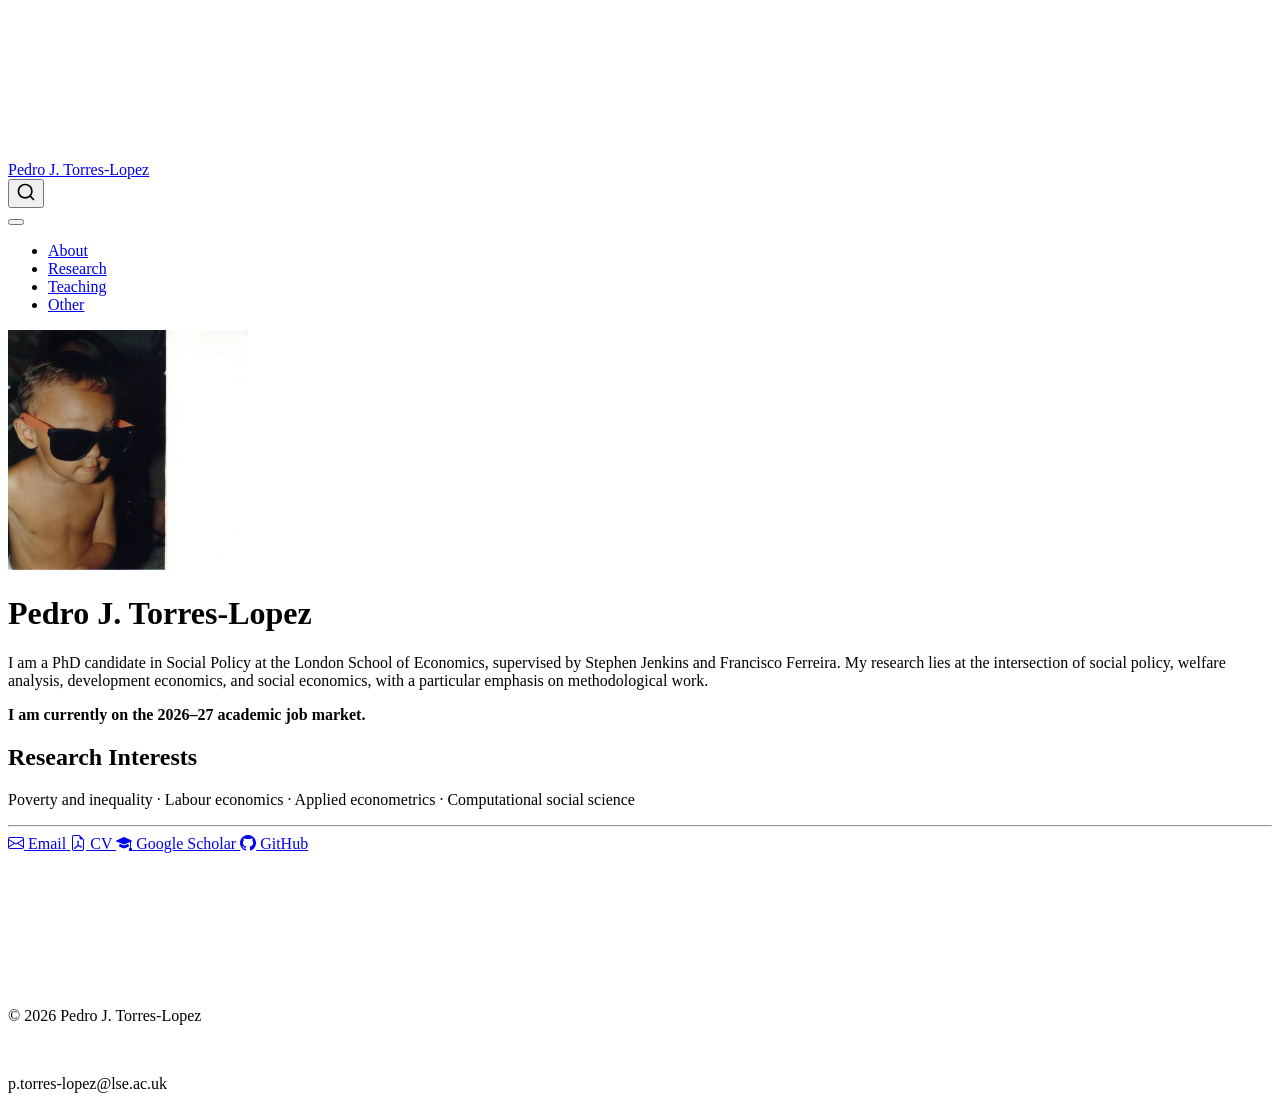
==== docs/index.html @ 92eb9120 "Add files via upload" ====
<!DOCTYPE html>
<html xmlns="http://www.w3.org/1999/xhtml" lang="en" xml:lang="en"><head>

<meta charset="utf-8">
<meta name="generator" content="quarto-1.6.40">

<meta name="viewport" content="width=device-width, initial-scale=1.0, user-scalable=yes">


<title>Pedro J. Torres-Lopez</title>
<style>
code{white-space: pre-wrap;}
span.smallcaps{font-variant: small-caps;}
div.columns{display: flex; gap: min(4vw, 1.5em);}
div.column{flex: auto; overflow-x: auto;}
div.hanging-indent{margin-left: 1.5em; text-indent: -1.5em;}
ul.task-list{list-style: none;}
ul.task-list li input[type="checkbox"] {
  width: 0.8em;
  margin: 0 0.8em 0.2em -1em; /* quarto-specific, see https://github.com/quarto-dev/quarto-cli/issues/4556 */ 
  vertical-align: middle;
}
</style>


<script src="site_libs/quarto-nav/quarto-nav.js"></script>
<script src="site_libs/quarto-nav/headroom.min.js"></script>
<script src="site_libs/clipboard/clipboard.min.js"></script>
<script src="site_libs/quarto-search/autocomplete.umd.js"></script>
<script src="site_libs/quarto-search/fuse.min.js"></script>
<script src="site_libs/quarto-search/quarto-search.js"></script>
<meta name="quarto:offset" content="./">
<script src="site_libs/quarto-html/quarto.js"></script>
<script src="site_libs/quarto-html/popper.min.js"></script>
<script src="site_libs/quarto-html/tippy.umd.min.js"></script>
<link href="site_libs/quarto-html/tippy.css" rel="stylesheet">
<link href="site_libs/quarto-html/quarto-syntax-highlighting-549806ee2085284f45b00abea8c6df48.css" rel="stylesheet" id="quarto-text-highlighting-styles">
<script src="site_libs/bootstrap/bootstrap.min.js"></script>
<link href="site_libs/bootstrap/bootstrap-icons.css" rel="stylesheet">
<link href="site_libs/bootstrap/bootstrap-ddd961a2510921635943dfbbd19534c4.min.css" rel="stylesheet" append-hash="true" id="quarto-bootstrap" data-mode="light">
<script id="quarto-search-options" type="application/json">{
  "location": "navbar",
  "copy-button": false,
  "collapse-after": 3,
  "panel-placement": "end",
  "type": "overlay",
  "limit": 50,
  "keyboard-shortcut": [
    "f",
    "/",
    "s"
  ],
  "show-item-context": false,
  "language": {
    "search-no-results-text": "No results",
    "search-matching-documents-text": "matching documents",
    "search-copy-link-title": "Copy link to search",
    "search-hide-matches-text": "Hide additional matches",
    "search-more-match-text": "more match in this document",
    "search-more-matches-text": "more matches in this document",
    "search-clear-button-title": "Clear",
    "search-text-placeholder": "",
    "search-detached-cancel-button-title": "Cancel",
    "search-submit-button-title": "Submit",
    "search-label": "Search"
  }
}</script>


<link rel="stylesheet" href="styles.css">
</head>

<body class="nav-fixed fullcontent">

<div id="quarto-search-results"></div>
  <header id="quarto-header" class="headroom fixed-top">
    <nav class="navbar navbar-expand-lg " data-bs-theme="dark">
      <div class="navbar-container container-fluid">
      <div class="navbar-brand-container mx-auto">
    <a class="navbar-brand" href="./index.html">
    <span class="navbar-title">Pedro J. Torres-Lopez</span>
    </a>
  </div>
            <div id="quarto-search" class="" title="Search"></div>
          <button class="navbar-toggler" type="button" data-bs-toggle="collapse" data-bs-target="#navbarCollapse" aria-controls="navbarCollapse" role="menu" aria-expanded="false" aria-label="Toggle navigation" onclick="if (window.quartoToggleHeadroom) { window.quartoToggleHeadroom(); }">
  <span class="navbar-toggler-icon"></span>
</button>
          <div class="collapse navbar-collapse" id="navbarCollapse">
            <ul class="navbar-nav navbar-nav-scroll me-auto">
  <li class="nav-item">
    <a class="nav-link active" href="./index.html" aria-current="page"> 
<span class="menu-text">About</span></a>
  </li>  
  <li class="nav-item">
    <a class="nav-link" href="./research.html"> 
<span class="menu-text">Research</span></a>
  </li>  
  <li class="nav-item">
    <a class="nav-link" href="./teaching.html"> 
<span class="menu-text">Teaching</span></a>
  </li>  
  <li class="nav-item">
    <a class="nav-link" href="./other.html"> 
<span class="menu-text">Other</span></a>
  </li>  
</ul>
          </div> <!-- /navcollapse -->
            <div class="quarto-navbar-tools">
</div>
      </div> <!-- /container-fluid -->
    </nav>
</header>
<!-- content -->
<div id="quarto-content" class="quarto-container page-columns page-rows-contents page-layout-article page-navbar">
<!-- sidebar -->
<!-- margin-sidebar -->
    
<!-- main -->
<div class="quarto-about-jolla">
  <img src="files/photo.jpg" class="about-image
  rectangle " style="width: 15em;">
 <header id="title-block-header" class="quarto-title-block default">
<div class="quarto-title">
<h1 class="title">Pedro J. Torres-Lopez</h1>
</div>
<div class="quarto-title-meta">
  </div>
</header><main class="content" id="quarto-document-content">
<p>I am a PhD candidate in Social Policy at the London School of Economics, supervised by Stephen Jenkins and Francisco Ferreira. My research lies at the intersection of social policy, welfare analysis, development economics, and social economics, with a particular emphasis on methodological work.</p>
<p><strong>I am currently on the 2026–27 academic job market.</strong></p>
<section id="research-interests" class="level2">
<h2 data-anchor-id="research-interests">Research Interests</h2>
<p>Poverty and inequality · Labour economics · Applied econometrics · Computational social science</p>


</section>
</main> 
  <hr class="about-sep">
   <div class="about-links">
  <a href="mailto:p.torres-lopez@lse.ac.uk" class="about-link" rel="" target="">
    <i class="bi bi-envelope"></i>
     <span class="about-link-text">Email</span>
  </a>
  <a href="/files/cv.pdf" class="about-link" rel="" target="">
    <i class="bi bi-file-earmark-pdf"></i>
     <span class="about-link-text">CV</span>
  </a>
  <a href="https://scholar.google.co.uk/citations?user=-RVGX1AAAAAJ&amp;hl=en" class="about-link" rel="" target="">
    <i class="bi bi-mortarboard-fill"></i>
     <span class="about-link-text">Google Scholar</span>
  </a>
  <a href="https://github.com/PedroToL" class="about-link" rel="" target="">
    <i class="bi bi-github"></i>
     <span class="about-link-text">GitHub</span>
  </a>
</div>
</div>
 <!-- /main -->
<script id="quarto-html-after-body" type="application/javascript">
window.document.addEventListener("DOMContentLoaded", function (event) {
  const toggleBodyColorMode = (bsSheetEl) => {
    const mode = bsSheetEl.getAttribute("data-mode");
    const bodyEl = window.document.querySelector("body");
    if (mode === "dark") {
      bodyEl.classList.add("quarto-dark");
      bodyEl.classList.remove("quarto-light");
    } else {
      bodyEl.classList.add("quarto-light");
      bodyEl.classList.remove("quarto-dark");
    }
  }
  const toggleBodyColorPrimary = () => {
    const bsSheetEl = window.document.querySelector("link#quarto-bootstrap");
    if (bsSheetEl) {
      toggleBodyColorMode(bsSheetEl);
    }
  }
  toggleBodyColorPrimary();  
  const isCodeAnnotation = (el) => {
    for (const clz of el.classList) {
      if (clz.startsWith('code-annotation-')) {                     
        return true;
      }
    }
    return false;
  }
  const onCopySuccess = function(e) {
    // button target
    const button = e.trigger;
    // don't keep focus
    button.blur();
    // flash "checked"
    button.classList.add('code-copy-button-checked');
    var currentTitle = button.getAttribute("title");
    button.setAttribute("title", "Copied!");
    let tooltip;
    if (window.bootstrap) {
      button.setAttribute("data-bs-toggle", "tooltip");
      button.setAttribute("data-bs-placement", "left");
      button.setAttribute("data-bs-title", "Copied!");
      tooltip = new bootstrap.Tooltip(button, 
        { trigger: "manual", 
          customClass: "code-copy-button-tooltip",
          offset: [0, -8]});
      tooltip.show();    
    }
    setTimeout(function() {
      if (tooltip) {
        tooltip.hide();
        button.removeAttribute("data-bs-title");
        button.removeAttribute("data-bs-toggle");
        button.removeAttribute("data-bs-placement");
      }
      button.setAttribute("title", currentTitle);
      button.classList.remove('code-copy-button-checked');
    }, 1000);
    // clear code selection
    e.clearSelection();
  }
  const getTextToCopy = function(trigger) {
      const codeEl = trigger.previousElementSibling.cloneNode(true);
      for (const childEl of codeEl.children) {
        if (isCodeAnnotation(childEl)) {
          childEl.remove();
        }
      }
      return codeEl.innerText;
  }
  const clipboard = new window.ClipboardJS('.code-copy-button:not([data-in-quarto-modal])', {
    text: getTextToCopy
  });
  clipboard.on('success', onCopySuccess);
  if (window.document.getElementById('quarto-embedded-source-code-modal')) {
    const clipboardModal = new window.ClipboardJS('.code-copy-button[data-in-quarto-modal]', {
      text: getTextToCopy,
      container: window.document.getElementById('quarto-embedded-source-code-modal')
    });
    clipboardModal.on('success', onCopySuccess);
  }
    var localhostRegex = new RegExp(/^(?:http|https):\/\/localhost\:?[0-9]*\//);
    var mailtoRegex = new RegExp(/^mailto:/);
      var filterRegex = new RegExp('/' + window.location.host + '/');
    var isInternal = (href) => {
        return filterRegex.test(href) || localhostRegex.test(href) || mailtoRegex.test(href);
    }
    // Inspect non-navigation links and adorn them if external
 	var links = window.document.querySelectorAll('a[href]:not(.nav-link):not(.navbar-brand):not(.toc-action):not(.sidebar-link):not(.sidebar-item-toggle):not(.pagination-link):not(.no-external):not([aria-hidden]):not(.dropdown-item):not(.quarto-navigation-tool):not(.about-link)');
    for (var i=0; i<links.length; i++) {
      const link = links[i];
      if (!isInternal(link.href)) {
        // undo the damage that might have been done by quarto-nav.js in the case of
        // links that we want to consider external
        if (link.dataset.originalHref !== undefined) {
          link.href = link.dataset.originalHref;
        }
      }
    }
  function tippyHover(el, contentFn, onTriggerFn, onUntriggerFn) {
    const config = {
      allowHTML: true,
      maxWidth: 500,
      delay: 100,
      arrow: false,
      appendTo: function(el) {
          return el.parentElement;
      },
      interactive: true,
      interactiveBorder: 10,
      theme: 'quarto',
      placement: 'bottom-start',
    };
    if (contentFn) {
      config.content = contentFn;
    }
    if (onTriggerFn) {
      config.onTrigger = onTriggerFn;
    }
    if (onUntriggerFn) {
      config.onUntrigger = onUntriggerFn;
    }
    window.tippy(el, config); 
  }
  const noterefs = window.document.querySelectorAll('a[role="doc-noteref"]');
  for (var i=0; i<noterefs.length; i++) {
    const ref = noterefs[i];
    tippyHover(ref, function() {
      // use id or data attribute instead here
      let href = ref.getAttribute('data-footnote-href') || ref.getAttribute('href');
      try { href = new URL(href).hash; } catch {}
      const id = href.replace(/^#\/?/, "");
      const note = window.document.getElementById(id);
      if (note) {
        return note.innerHTML;
      } else {
        return "";
      }
    });
  }
  const xrefs = window.document.querySelectorAll('a.quarto-xref');
  const processXRef = (id, note) => {
    // Strip column container classes
    const stripColumnClz = (el) => {
      el.classList.remove("page-full", "page-columns");
      if (el.children) {
        for (const child of el.children) {
          stripColumnClz(child);
        }
      }
    }
    stripColumnClz(note)
    if (id === null || id.startsWith('sec-')) {
      // Special case sections, only their first couple elements
      const container = document.createElement("div");
      if (note.children && note.children.length > 2) {
        container.appendChild(note.children[0].cloneNode(true));
        for (let i = 1; i < note.children.length; i++) {
          const child = note.children[i];
          if (child.tagName === "P" && child.innerText === "") {
            continue;
          } else {
            container.appendChild(child.cloneNode(true));
            break;
          }
        }
        if (window.Quarto?.typesetMath) {
          window.Quarto.typesetMath(container);
        }
        return container.innerHTML
      } else {
        if (window.Quarto?.typesetMath) {
          window.Quarto.typesetMath(note);
        }
        return note.innerHTML;
      }
    } else {
      // Remove any anchor links if they are present
      const anchorLink = note.querySelector('a.anchorjs-link');
      if (anchorLink) {
        anchorLink.remove();
      }
      if (window.Quarto?.typesetMath) {
        window.Quarto.typesetMath(note);
      }
      if (note.classList.contains("callout")) {
        return note.outerHTML;
      } else {
        return note.innerHTML;
      }
    }
  }
  for (var i=0; i<xrefs.length; i++) {
    const xref = xrefs[i];
    tippyHover(xref, undefined, function(instance) {
      instance.disable();
      let url = xref.getAttribute('href');
      let hash = undefined; 
      if (url.startsWith('#')) {
        hash = url;
      } else {
        try { hash = new URL(url).hash; } catch {}
      }
      if (hash) {
        const id = hash.replace(/^#\/?/, "");
        const note = window.document.getElementById(id);
        if (note !== null) {
          try {
            const html = processXRef(id, note.cloneNode(true));
            instance.setContent(html);
          } finally {
            instance.enable();
            instance.show();
          }
        } else {
          // See if we can fetch this
          fetch(url.split('#')[0])
          .then(res => res.text())
          .then(html => {
            const parser = new DOMParser();
            const htmlDoc = parser.parseFromString(html, "text/html");
            const note = htmlDoc.getElementById(id);
            if (note !== null) {
              const html = processXRef(id, note);
              instance.setContent(html);
            } 
          }).finally(() => {
            instance.enable();
            instance.show();
          });
        }
      } else {
        // See if we can fetch a full url (with no hash to target)
        // This is a special case and we should probably do some content thinning / targeting
        fetch(url)
        .then(res => res.text())
        .then(html => {
          const parser = new DOMParser();
          const htmlDoc = parser.parseFromString(html, "text/html");
          const note = htmlDoc.querySelector('main.content');
          if (note !== null) {
            // This should only happen for chapter cross references
            // (since there is no id in the URL)
            // remove the first header
            if (note.children.length > 0 && note.children[0].tagName === "HEADER") {
              note.children[0].remove();
            }
            const html = processXRef(null, note);
            instance.setContent(html);
          } 
        }).finally(() => {
          instance.enable();
          instance.show();
        });
      }
    }, function(instance) {
    });
  }
      let selectedAnnoteEl;
      const selectorForAnnotation = ( cell, annotation) => {
        let cellAttr = 'data-code-cell="' + cell + '"';
        let lineAttr = 'data-code-annotation="' +  annotation + '"';
        const selector = 'span[' + cellAttr + '][' + lineAttr + ']';
        return selector;
      }
      const selectCodeLines = (annoteEl) => {
        const doc = window.document;
        const targetCell = annoteEl.getAttribute("data-target-cell");
        const targetAnnotation = annoteEl.getAttribute("data-target-annotation");
        const annoteSpan = window.document.querySelector(selectorForAnnotation(targetCell, targetAnnotation));
        const lines = annoteSpan.getAttribute("data-code-lines").split(",");
        const lineIds = lines.map((line) => {
          return targetCell + "-" + line;
        })
        let top = null;
        let height = null;
        let parent = null;
        if (lineIds.length > 0) {
            //compute the position of the single el (top and bottom and make a div)
            const el = window.document.getElementById(lineIds[0]);
            top = el.offsetTop;
            height = el.offsetHeight;
            parent = el.parentElement.parentElement;
          if (lineIds.length > 1) {
            const lastEl = window.document.getElementById(lineIds[lineIds.length - 1]);
            const bottom = lastEl.offsetTop + lastEl.offsetHeight;
            height = bottom - top;
          }
          if (top !== null && height !== null && parent !== null) {
            // cook up a div (if necessary) and position it 
            let div = window.document.getElementById("code-annotation-line-highlight");
            if (div === null) {
              div = window.document.createElement("div");
              div.setAttribute("id", "code-annotation-line-highlight");
              div.style.position = 'absolute';
              parent.appendChild(div);
            }
            div.style.top = top - 2 + "px";
            div.style.height = height + 4 + "px";
            div.style.left = 0;
            let gutterDiv = window.document.getElementById("code-annotation-line-highlight-gutter");
            if (gutterDiv === null) {
              gutterDiv = window.document.createElement("div");
              gutterDiv.setAttribute("id", "code-annotation-line-highlight-gutter");
              gutterDiv.style.position = 'absolute';
              const codeCell = window.document.getElementById(targetCell);
              const gutter = codeCell.querySelector('.code-annotation-gutter');
              gutter.appendChild(gutterDiv);
            }
            gutterDiv.style.top = top - 2 + "px";
            gutterDiv.style.height = height + 4 + "px";
          }
          selectedAnnoteEl = annoteEl;
        }
      };
      const unselectCodeLines = () => {
        const elementsIds = ["code-annotation-line-highlight", "code-annotation-line-highlight-gutter"];
        elementsIds.forEach((elId) => {
          const div = window.document.getElementById(elId);
          if (div) {
            div.remove();
          }
        });
        selectedAnnoteEl = undefined;
      };
        // Handle positioning of the toggle
    window.addEventListener(
      "resize",
      throttle(() => {
        elRect = undefined;
        if (selectedAnnoteEl) {
          selectCodeLines(selectedAnnoteEl);
        }
      }, 10)
    );
    function throttle(fn, ms) {
    let throttle = false;
    let timer;
      return (...args) => {
        if(!throttle) { // first call gets through
            fn.apply(this, args);
            throttle = true;
        } else { // all the others get throttled
            if(timer) clearTimeout(timer); // cancel #2
            timer = setTimeout(() => {
              fn.apply(this, args);
              timer = throttle = false;
            }, ms);
        }
      };
    }
      // Attach click handler to the DT
      const annoteDls = window.document.querySelectorAll('dt[data-target-cell]');
      for (const annoteDlNode of annoteDls) {
        annoteDlNode.addEventListener('click', (event) => {
          const clickedEl = event.target;
          if (clickedEl !== selectedAnnoteEl) {
            unselectCodeLines();
            const activeEl = window.document.querySelector('dt[data-target-cell].code-annotation-active');
            if (activeEl) {
              activeEl.classList.remove('code-annotation-active');
            }
            selectCodeLines(clickedEl);
            clickedEl.classList.add('code-annotation-active');
          } else {
            // Unselect the line
            unselectCodeLines();
            clickedEl.classList.remove('code-annotation-active');
          }
        });
      }
  const findCites = (el) => {
    const parentEl = el.parentElement;
    if (parentEl) {
      const cites = parentEl.dataset.cites;
      if (cites) {
        return {
          el,
          cites: cites.split(' ')
        };
      } else {
        return findCites(el.parentElement)
      }
    } else {
      return undefined;
    }
  };
  var bibliorefs = window.document.querySelectorAll('a[role="doc-biblioref"]');
  for (var i=0; i<bibliorefs.length; i++) {
    const ref = bibliorefs[i];
    const citeInfo = findCites(ref);
    if (citeInfo) {
      tippyHover(citeInfo.el, function() {
        var popup = window.document.createElement('div');
        citeInfo.cites.forEach(function(cite) {
          var citeDiv = window.document.createElement('div');
          citeDiv.classList.add('hanging-indent');
          citeDiv.classList.add('csl-entry');
          var biblioDiv = window.document.getElementById('ref-' + cite);
          if (biblioDiv) {
            citeDiv.innerHTML = biblioDiv.innerHTML;
          }
          popup.appendChild(citeDiv);
        });
        return popup.innerHTML;
      });
    }
  }
});
</script>
</div> <!-- /content -->
<footer class="footer">
  <div class="nav-footer">
    <div class="nav-footer-left">
<p>© 2026 Pedro J. Torres-Lopez</p>
</div>   
    <div class="nav-footer-center">
      &nbsp;
    </div>
    <div class="nav-footer-right">
<p>p.torres-lopez@lse.ac.uk</p>
</div>
  </div>
</footer>




</body></html>
---- docs/site_libs/quarto-html/tippy.css ----
.tippy-box[data-animation=fade][data-state=hidden]{opacity:0}[data-tippy-root]{max-width:calc(100vw - 10px)}.tippy-box{position:relative;background-color:#333;color:#fff;border-radius:4px;font-size:14px;line-height:1.4;white-space:normal;outline:0;transition-property:transform,visibility,opacity}.tippy-box[data-placement^=top]>.tippy-arrow{bottom:0}.tippy-box[data-placement^=top]>.tippy-arrow:before{bottom:-7px;left:0;border-width:8px 8px 0;border-top-color:initial;transform-origin:center top}.tippy-box[data-placement^=bottom]>.tippy-arrow{top:0}.tippy-box[data-placement^=bottom]>.tippy-arrow:before{top:-7px;left:0;border-width:0 8px 8px;border-bottom-color:initial;transform-origin:center bottom}.tippy-box[data-placement^=left]>.tippy-arrow{right:0}.tippy-box[data-placement^=left]>.tippy-arrow:before{border-width:8px 0 8px 8px;border-left-color:initial;right:-7px;transform-origin:center left}.tippy-box[data-placement^=right]>.tippy-arrow{left:0}.tippy-box[data-placement^=right]>.tippy-arrow:before{left:-7px;border-width:8px 8px 8px 0;border-right-color:initial;transform-origin:center right}.tippy-box[data-inertia][data-state=visible]{transition-timing-function:cubic-bezier(.54,1.5,.38,1.11)}.tippy-arrow{width:16px;height:16px;color:#333}.tippy-arrow:before{content:"";position:absolute;border-color:transparent;border-style:solid}.tippy-content{position:relative;padding:5px 9px;z-index:1}
---- docs/site_libs/quarto-html/quarto-syntax-highlighting-549806ee2085284f45b00abea8c6df48.css ----
/* quarto syntax highlight colors */
:root {
  --quarto-hl-ot-color: #003B4F;
  --quarto-hl-at-color: #657422;
  --quarto-hl-ss-color: #20794D;
  --quarto-hl-an-color: #5E5E5E;
  --quarto-hl-fu-color: #4758AB;
  --quarto-hl-st-color: #20794D;
  --quarto-hl-cf-color: #003B4F;
  --quarto-hl-op-color: #5E5E5E;
  --quarto-hl-er-color: #AD0000;
  --quarto-hl-bn-color: #AD0000;
  --quarto-hl-al-color: #AD0000;
  --quarto-hl-va-color: #111111;
  --quarto-hl-bu-color: inherit;
  --quarto-hl-ex-color: inherit;
  --quarto-hl-pp-color: #AD0000;
  --quarto-hl-in-color: #5E5E5E;
  --quarto-hl-vs-color: #20794D;
  --quarto-hl-wa-color: #5E5E5E;
  --quarto-hl-do-color: #5E5E5E;
  --quarto-hl-im-color: #00769E;
  --quarto-hl-ch-color: #20794D;
  --quarto-hl-dt-color: #AD0000;
  --quarto-hl-fl-color: #AD0000;
  --quarto-hl-co-color: #5E5E5E;
  --quarto-hl-cv-color: #5E5E5E;
  --quarto-hl-cn-color: #8f5902;
  --quarto-hl-sc-color: #5E5E5E;
  --quarto-hl-dv-color: #AD0000;
  --quarto-hl-kw-color: #003B4F;
}

/* other quarto variables */
:root {
  --quarto-font-monospace: SFMono-Regular, Menlo, Monaco, Consolas, "Liberation Mono", "Courier New", monospace;
}

pre > code.sourceCode > span {
  color: #003B4F;
}

code span {
  color: #003B4F;
}

code.sourceCode > span {
  color: #003B4F;
}

div.sourceCode,
div.sourceCode pre.sourceCode {
  color: #003B4F;
}

code span.ot {
  color: #003B4F;
  font-style: inherit;
}

code span.at {
  color: #657422;
  font-style: inherit;
}

code span.ss {
  color: #20794D;
  font-style: inherit;
}

code span.an {
  color: #5E5E5E;
  font-style: inherit;
}

code span.fu {
  color: #4758AB;
  font-style: inherit;
}

code span.st {
  color: #20794D;
  font-style: inherit;
}

code span.cf {
  color: #003B4F;
  font-weight: bold;
  font-style: inherit;
}

code span.op {
  color: #5E5E5E;
  font-style: inherit;
}

code span.er {
  color: #AD0000;
  font-style: inherit;
}

code span.bn {
  color: #AD0000;
  font-style: inherit;
}

code span.al {
  color: #AD0000;
  font-style: inherit;
}

code span.va {
  color: #111111;
  font-style: inherit;
}

code span.bu {
  font-style: inherit;
}

code span.ex {
  font-style: inherit;
}

code span.pp {
  color: #AD0000;
  font-style: inherit;
}

code span.in {
  color: #5E5E5E;
  font-style: inherit;
}

code span.vs {
  color: #20794D;
  font-style: inherit;
}

code span.wa {
  color: #5E5E5E;
  font-style: italic;
}

code span.do {
  color: #5E5E5E;
  font-style: italic;
}

code span.im {
  color: #00769E;
  font-style: inherit;
}

code span.ch {
  color: #20794D;
  font-style: inherit;
}

code span.dt {
  color: #AD0000;
  font-style: inherit;
}

code span.fl {
  color: #AD0000;
  font-style: inherit;
}

code span.co {
  color: #5E5E5E;
  font-style: inherit;
}

code span.cv {
  color: #5E5E5E;
  font-style: italic;
}

code span.cn {
  color: #8f5902;
  font-style: inherit;
}

code span.sc {
  color: #5E5E5E;
  font-style: inherit;
}

code span.dv {
  color: #AD0000;
  font-style: inherit;
}

code span.kw {
  color: #003B4F;
  font-weight: bold;
  font-style: inherit;
}

.prevent-inlining {
  content: "</";
}

/*# sourceMappingURL=ae99138f4fbc2fb4c9f5e5cd69c22459.css.map */
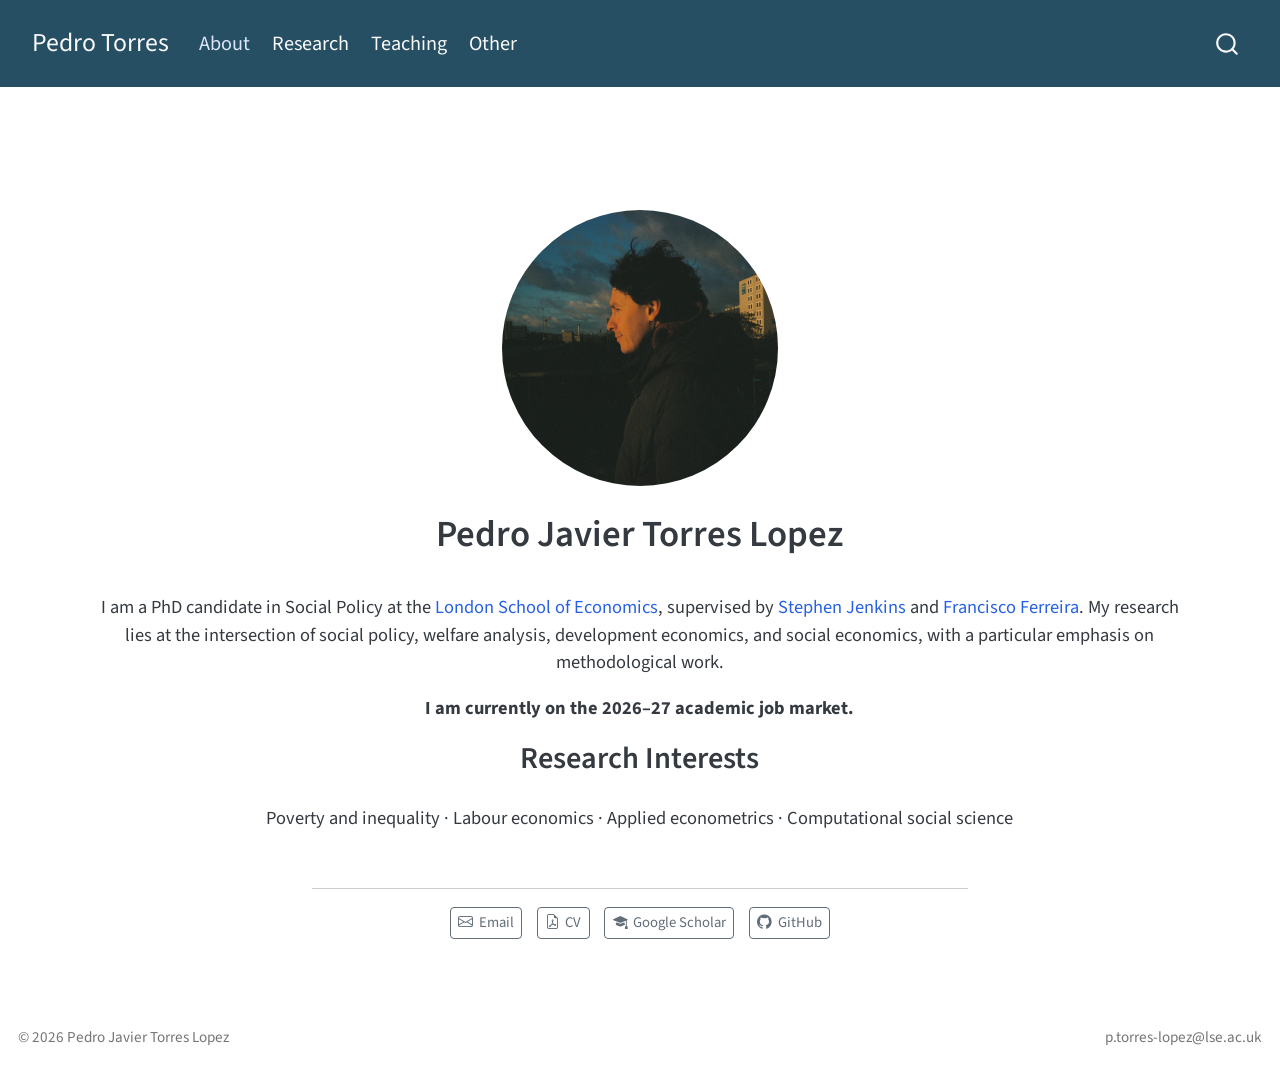
==== commit 5587b3b4: "Research Landing Page" ====
--- a/docs/index.html
+++ b/docs/index.html
@@ -7,7 +7,7 @@
 <meta name="viewport" content="width=device-width, initial-scale=1.0, user-scalable=yes">
 
 
-<title>Pedro J. Torres-Lopez</title>
+<title>Pedro Javier Torres Lopez – Pedro Torres</title>
 <style>
 code{white-space: pre-wrap;}
 span.smallcaps{font-variant: small-caps;}
@@ -37,7 +37,7 @@
 <link href="site_libs/quarto-html/quarto-syntax-highlighting-549806ee2085284f45b00abea8c6df48.css" rel="stylesheet" id="quarto-text-highlighting-styles">
 <script src="site_libs/bootstrap/bootstrap.min.js"></script>
 <link href="site_libs/bootstrap/bootstrap-icons.css" rel="stylesheet">
-<link href="site_libs/bootstrap/bootstrap-ddd961a2510921635943dfbbd19534c4.min.css" rel="stylesheet" append-hash="true" id="quarto-bootstrap" data-mode="light">
+<link href="site_libs/bootstrap/bootstrap-5dd02cc3b477072d01a84e67bd9cc34e.min.css" rel="stylesheet" append-hash="true" id="quarto-bootstrap" data-mode="light">
 <script id="quarto-search-options" type="application/json">{
   "location": "navbar",
   "copy-button": false,
@@ -78,7 +78,7 @@
       <div class="navbar-container container-fluid">
       <div class="navbar-brand-container mx-auto">
     <a class="navbar-brand" href="./index.html">
-    <span class="navbar-title">Pedro J. Torres-Lopez</span>
+    <span class="navbar-title">Pedro Torres</span>
     </a>
   </div>
             <div id="quarto-search" class="" title="Search"></div>
@@ -118,15 +118,15 @@
 <!-- main -->
 <div class="quarto-about-jolla">
   <img src="files/photo.jpg" class="about-image
-  rectangle " style="width: 15em;">
+  round " style="height: 15em; width: 15em;">
  <header id="title-block-header" class="quarto-title-block default">
 <div class="quarto-title">
-<h1 class="title">Pedro J. Torres-Lopez</h1>
+<h1 class="title">Pedro Javier Torres Lopez</h1>
 </div>
 <div class="quarto-title-meta">
   </div>
 </header><main class="content" id="quarto-document-content">
-<p>I am a PhD candidate in Social Policy at the London School of Economics, supervised by Stephen Jenkins and Francisco Ferreira. My research lies at the intersection of social policy, welfare analysis, development economics, and social economics, with a particular emphasis on methodological work.</p>
+<p>I am a PhD candidate in Social Policy at the <a href="https://www.lse.ac.uk">London School of Economics</a>, supervised by <a href="https://www.lse.ac.uk/social-policy/people/academic-staff/Professor-Stephen-Jenkins">Stephen Jenkins</a> and <a href="https://www.lse.ac.uk/people/francisco-h.-g.-ferreira">Francisco Ferreira</a>. My research lies at the intersection of social policy, welfare analysis, development economics, and social economics, with a particular emphasis on methodological work.</p>
 <p><strong>I am currently on the 2026–27 academic job market.</strong></p>
 <section id="research-interests" class="level2">
 <h2 data-anchor-id="research-interests">Research Interests</h2>
@@ -570,7 +570,7 @@
 <footer class="footer">
   <div class="nav-footer">
     <div class="nav-footer-left">
-<p>© 2026 Pedro J. Torres-Lopez</p>
+<p>© 2026 Pedro Javier Torres Lopez</p>
 </div>   
     <div class="nav-footer-center">
       &nbsp;
--- a/docs/styles.css
+++ b/docs/styles.css
@@ -0,0 +1,54 @@
+/* Overall navbar height/padding */
+.navbar {
+  padding-top: 1rem;
+  padding-bottom: 1rem;
+}
+
+/* Site title on the left */
+.navbar-brand {
+  font-size: 1.4rem;
+}
+
+/* Nav links: About / Research / Teaching / Other */
+.navbar-nav .nav-link {
+  font-size: 1.1rem;
+  padding-left: 1rem;
+  padding-right: 1rem;
+}
+
+/* Kill underlines everywhere, full stop — no hover exception this time */
+a, a:hover, a:visited {
+  text-decoration: none !important;
+}
+
+/* Paper titles (h2 links) should read as plain heading text, not "linky" blue */
+h2 a,
+h2 a:visited {
+  color: inherit !important;
+}
+
+/* Give titles a subtle hover cue instead, since color+underline are both gone */
+h2 a:hover {
+  opacity: 0.7;
+}
+
+.abstract-teaser {
+  color: #595959;
+  cursor: pointer;
+  white-space: nowrap;
+  overflow: hidden;
+  text-overflow: ellipsis;
+  text-align: justify;
+  text-align-last: left;
+}
+
+.abstract-teaser.expanded {
+  white-space: normal;
+  overflow: visible;
+  text-overflow: initial;
+}
+
+.abstract-teaser:hover {
+  opacity: 0.75;
+}
+
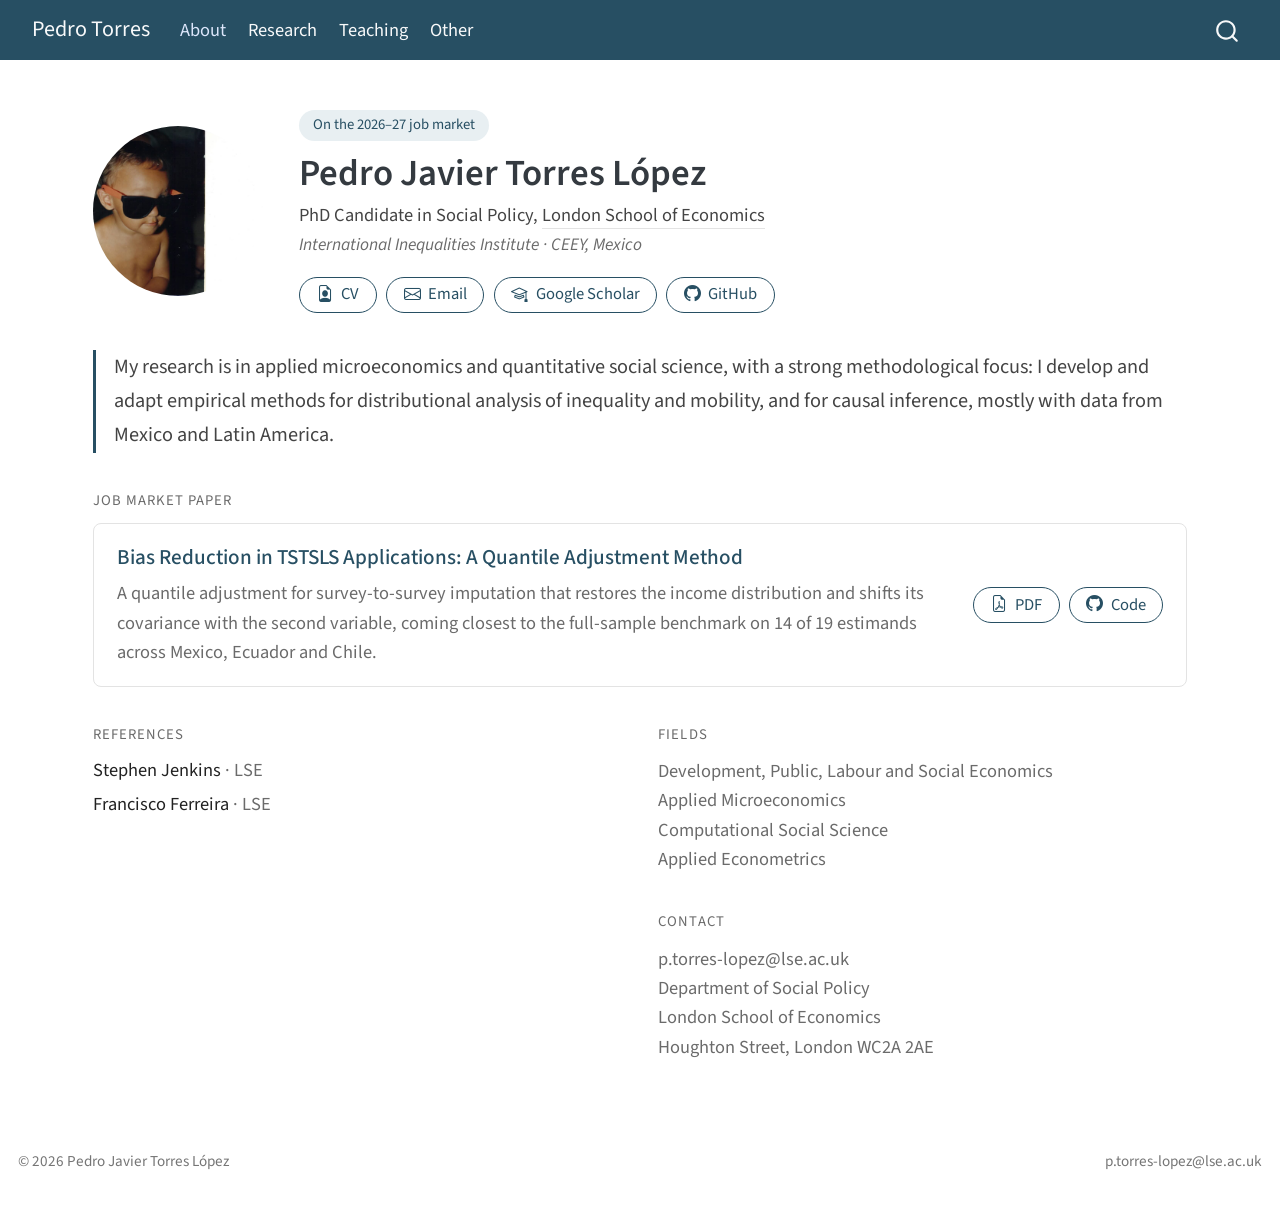
==== commit bfe13b48: "Render JMP" ====
--- a/docs/index.html
+++ b/docs/index.html
@@ -7,7 +7,7 @@
 <meta name="viewport" content="width=device-width, initial-scale=1.0, user-scalable=yes">
 
 
-<title>Pedro Javier Torres Lopez – Pedro Torres</title>
+<title>About – Pedro Torres</title>
 <style>
 code{white-space: pre-wrap;}
 span.smallcaps{font-variant: small-caps;}
@@ -33,6 +33,7 @@
 <script src="site_libs/quarto-html/quarto.js"></script>
 <script src="site_libs/quarto-html/popper.min.js"></script>
 <script src="site_libs/quarto-html/tippy.umd.min.js"></script>
+<script src="site_libs/quarto-html/anchor.min.js"></script>
 <link href="site_libs/quarto-html/tippy.css" rel="stylesheet">
 <link href="site_libs/quarto-html/quarto-syntax-highlighting-549806ee2085284f45b00abea8c6df48.css" rel="stylesheet" id="quarto-text-highlighting-styles">
 <script src="site_libs/bootstrap/bootstrap.min.js"></script>
@@ -116,46 +117,61 @@
 <!-- margin-sidebar -->
     
 <!-- main -->
-<div class="quarto-about-jolla">
-  <img src="files/photo.jpg" class="about-image
-  round " style="height: 15em; width: 15em;">
- <header id="title-block-header" class="quarto-title-block default">
-<div class="quarto-title">
-<h1 class="title">Pedro Javier Torres Lopez</h1>
+<main class="content" id="quarto-document-content"><header id="title-block-header" class="quarto-title-block"></header>
+
+
+
+
+<!-- About page. Hand-written: edit this file directly.
+     The job market paper card comes from src/papers.csv (see _jmp-card.qmd). -->
+<div class="about-header">
+  <img class="about-photo" src="files/photo.jpg" alt="Pedro Javier Torres López">
+  <div class="about-id">
+    <span class="market-badge">On the 2026–27 job market</span>
+    <h1 class="about-name">Pedro Javier Torres López</h1>
+    <p class="about-role">PhD Candidate in Social Policy, <a href="https://www.lse.ac.uk">London School of Economics</a></p>
+    <p class="about-affil">International Inequalities Institute · CEEY, Mexico</p>
+    <div class="about-links">
+      <a class="pill" href="files/cv.pdf" target="_blank"><i class="bi bi-file-earmark-person"></i>CV</a>
+      <a class="pill" href="mailto:p.torres-lopez@lse.ac.uk"><i class="bi bi-envelope"></i>Email</a>
+      <a class="pill" href="https://scholar.google.co.uk/citations?user=-RVGX1AAAAAJ&amp;hl=en" target="_blank"><i class="bi bi-mortarboard"></i>Google Scholar</a>
+      <a class="pill" href="https://github.com/PedroToL" target="_blank"><i class="bi bi-github"></i>GitHub</a>
+    </div>
+  </div>
 </div>
-<div class="quarto-title-meta">
+
+<p class="about-statement">My research is in applied microeconomics and quantitative social science, with a strong methodological focus: I develop and adapt empirical methods for distributional analysis of inequality and mobility, and for causal inference, mostly with data from Mexico and Latin America.</p>
+
+<p class="about-section">Job market paper</p>
+<!-- GENERATED FILE by src/_gen_qmd.R from papers.csv. Do not edit. -->
+<div class="jmp-card">
+<div class="jmp-text">
+<p class="jmp-title">Bias Reduction in TSTSLS Applications: A Quantile Adjustment Method</p>
+<p class="jmp-pitch">A quantile adjustment for survey-to-survey imputation that restores the income distribution and shifts its covariance with the second variable, coming closest to the full-sample benchmark on 14 of 19 estimands across Mexico, Ecuador and Chile.</p>
+</div>
+<div class="jmp-buttons"><a class="pill" href="files/TorresLopez_BiasReductionTSTS_JMP.pdf" target="_blank"><i class="bi bi-file-earmark-pdf"></i>PDF</a><a class="pill" href="https://github.com/PedroToL/tstsqa" target="_blank"><i class="bi bi-github"></i>Code</a></div>
+</div>
+<div class="about-grid">
+  <div>
+    <p class="about-section">References</p>
+    <p class="ref"><a href="https://www.lse.ac.uk/social-policy/people/academic-staff/Professor-Stephen-Jenkins">Stephen Jenkins</a> <span>· LSE</span></p>
+    <p class="ref"><a href="https://www.lse.ac.uk/people/francisco-h.-g.-ferreira">Francisco Ferreira</a> <span>· LSE</span></p>
+    <!-- Third reference: copy the line above and change name, link and institution -->
   </div>
-</header><main class="content" id="quarto-document-content">
-<p>I am a PhD candidate in Social Policy at the <a href="https://www.lse.ac.uk">London School of Economics</a>, supervised by <a href="https://www.lse.ac.uk/social-policy/people/academic-staff/Professor-Stephen-Jenkins">Stephen Jenkins</a> and <a href="https://www.lse.ac.uk/people/francisco-h.-g.-ferreira">Francisco Ferreira</a>. My research lies at the intersection of social policy, welfare analysis, development economics, and social economics, with a particular emphasis on methodological work.</p>
-<p><strong>I am currently on the 2026–27 academic job market.</strong></p>
-<section id="research-interests" class="level2">
-<h2 data-anchor-id="research-interests">Research Interests</h2>
-<p>Poverty and inequality · Labour economics · Applied econometrics · Computational social science</p>
-
-
-</section>
-</main> 
-  <hr class="about-sep">
-   <div class="about-links">
-  <a href="mailto:p.torres-lopez@lse.ac.uk" class="about-link" rel="" target="">
-    <i class="bi bi-envelope"></i>
-     <span class="about-link-text">Email</span>
-  </a>
-  <a href="/files/cv.pdf" class="about-link" rel="" target="">
-    <i class="bi bi-file-earmark-pdf"></i>
-     <span class="about-link-text">CV</span>
-  </a>
-  <a href="https://scholar.google.co.uk/citations?user=-RVGX1AAAAAJ&amp;hl=en" class="about-link" rel="" target="">
-    <i class="bi bi-mortarboard-fill"></i>
-     <span class="about-link-text">Google Scholar</span>
-  </a>
-  <a href="https://github.com/PedroToL" class="about-link" rel="" target="">
-    <i class="bi bi-github"></i>
-     <span class="about-link-text">GitHub</span>
-  </a>
+  <div>
+    <p class="about-section">Fields</p>
+    <p class="about-text">Development, Public, Labour and Social Economics<br>
+    Applied Microeconomics<br>
+    Computational Social Science<br>
+    Applied Econometrics</p>
+    <p class="about-section">Contact</p>
+    <p class="about-text">p.torres-lopez@lse.ac.uk<br>Department of Social Policy<br>London School of Economics<br>Houghton Street, London WC2A&nbsp;2AE</p>
+  </div>
 </div>
-</div>
- <!-- /main -->
+
+
+
+</main> <!-- /main -->
 <script id="quarto-html-after-body" type="application/javascript">
 window.document.addEventListener("DOMContentLoaded", function (event) {
   const toggleBodyColorMode = (bsSheetEl) => {
@@ -176,6 +192,13 @@
     }
   }
   toggleBodyColorPrimary();  
+  const icon = "";
+  const anchorJS = new window.AnchorJS();
+  anchorJS.options = {
+    placement: 'right',
+    icon: icon
+  };
+  anchorJS.add('.anchored');
   const isCodeAnnotation = (el) => {
     for (const clz of el.classList) {
       if (clz.startsWith('code-annotation-')) {                     
@@ -239,7 +262,7 @@
   }
     var localhostRegex = new RegExp(/^(?:http|https):\/\/localhost\:?[0-9]*\//);
     var mailtoRegex = new RegExp(/^mailto:/);
-      var filterRegex = new RegExp('/' + window.location.host + '/');
+      var filterRegex = new RegExp("https:\/\/pedrotol\.github\.io\/Pedro-Torres\/");
     var isInternal = (href) => {
         return filterRegex.test(href) || localhostRegex.test(href) || mailtoRegex.test(href);
     }
@@ -570,7 +593,7 @@
 <footer class="footer">
   <div class="nav-footer">
     <div class="nav-footer-left">
-<p>© 2026 Pedro Javier Torres Lopez</p>
+<p>© 2026 Pedro Javier Torres López</p>
 </div>   
     <div class="nav-footer-center">
       &nbsp;
--- a/docs/styles.css
+++ b/docs/styles.css
@@ -1,19 +1,19 @@
 /* Overall navbar height/padding */
 .navbar {
-  padding-top: 1rem;
-  padding-bottom: 1rem;
+  padding-top: .35rem;
+  padding-bottom: .35rem;
 }
 
 /* Site title on the left */
 .navbar-brand {
-  font-size: 1.4rem;
+  font-size: 1.2rem;
 }
 
 /* Nav links: About / Research / Teaching / Other */
 .navbar-nav .nav-link {
-  font-size: 1.1rem;
-  padding-left: 1rem;
-  padding-right: 1rem;
+  font-size: 1rem;
+  padding-left: .8rem;
+  padding-right: .8rem;
 }
 
 /* Kill underlines everywhere, full stop — no hover exception this time */
@@ -32,23 +32,137 @@
   opacity: 0.7;
 }
 
-.abstract-teaser {
-  color: #595959;
-  cursor: pointer;
-  white-space: nowrap;
-  overflow: hidden;
-  text-overflow: ellipsis;
-  text-align: justify;
-  text-align-last: left;
+/* ===================================================================
+   Research page (research.qmd) and JMP page (research/)
+   =================================================================== */
+:root { --accent: #274f63; --accent-soft: #e8eff2; --muted: #6b6b6b; --hairline: #e3e3e3; }
+
+/* Paper page */
+.paper-buttons { display: flex; flex-wrap: wrap; gap: .5rem; margin: 1rem 0 1.25rem; }
+.pill {
+  display: inline-flex; align-items: center; gap: .4rem;
+  font-size: .9rem; line-height: 1; padding: .45rem .9rem;
+  border: 1px solid var(--accent); border-radius: 999px;
+  background: transparent; color: var(--accent) !important; cursor: pointer;
+  transition: background .15s, color .15s;
+}
+.pill:hover, .pill.active { background: var(--accent); color: #fff !important; }
+.cite-panel { background: var(--accent-soft); border-radius: 8px; padding: .9rem 1.1rem; margin: 0 0 1.5rem; }
+.cite-tabs { display: flex; gap: .4rem; margin-bottom: .7rem; }
+.cite-tab, .cite-copy {
+  font-size: .8rem; padding: .25rem .7rem; border-radius: 6px;
+  border: 1px solid transparent; background: transparent; color: var(--muted); cursor: pointer;
+}
+.cite-tab.active { background: #fff; border-color: var(--hairline); color: #222; }
+.cite-copy { margin-left: auto; }
+.cite-copy:hover { color: var(--accent); }
+.cite-text { margin: 0; font-size: .95rem; line-height: 1.6; }
+.cite-text a { color: var(--accent); word-break: break-all; }
+.cite-bibtex { margin: 0; font-size: .8rem; background: transparent; border: none; padding: 0; white-space: pre-wrap; }
+h2.paper-heading { font-size: 1.05rem; text-transform: uppercase; letter-spacing: .06em; color: var(--muted); border: none; margin-top: 1.5rem; }
+.paper-nav { display: flex; justify-content: space-between; margin-top: 3rem; padding-top: 1rem; border-top: 1px solid var(--hairline); font-size: .95rem; }
+.paper-nav a { color: var(--accent); }
+
+/* ===================================================================
+   About page (index.qmd)
+   =================================================================== */
+.about-header { display: grid; grid-template-columns: 170px minmax(0, 1fr); gap: 2rem; align-items: center; margin-top: 1rem; }
+.about-photo { width: 170px; height: 170px; border-radius: 50%; object-fit: cover; }
+.market-badge {
+  display: inline-block; font-size: .8rem; padding: .25rem .75rem; margin-bottom: .6rem;
+  border-radius: 999px; background: var(--accent-soft); color: var(--accent);
+}
+h1.about-name { font-size: 2rem; margin: 0 0 .3rem; border: none; }
+.about-role { margin: 0 0 .15rem; color: #444; }
+.about-role a { color: inherit; border-bottom: 1px solid var(--hairline); }
+.about-affil { margin: 0 0 1rem; color: var(--muted); font-style: italic; font-size: .95rem; }
+.about-links { display: flex; flex-wrap: wrap; gap: .5rem; }
+.about-statement {
+  margin: 2rem 0 0; padding-left: 1rem; border-left: 3px solid var(--accent);
+  font-size: 1.1rem; line-height: 1.7; color: #444;
+}
+.about-section {
+  font-size: .8rem; letter-spacing: .07em; text-transform: uppercase;
+  color: var(--muted); margin: 2rem 0 .6rem;
+}
+.jmp-card {
+  display: grid; grid-template-columns: minmax(0, 1fr) auto; gap: 1.25rem; align-items: center;
+  border: 1px solid var(--hairline); border-radius: 8px; padding: 1rem 1.25rem;
+}
+.jmp-title { font-size: 1.15rem; font-weight: 500; color: var(--accent); margin: 0 0 .3rem; }
+.jmp-pitch { margin: 0; color: var(--muted); line-height: 1.6; }
+.jmp-buttons { display: flex; gap: .5rem; }
+.about-grid { display: grid; grid-template-columns: repeat(2, minmax(0, 1fr)); gap: 2rem; }
+.about-grid .about-section { margin-top: 2rem; }
+.ref { margin: 0 0 .35rem; }
+.ref a { color: #222; }
+.ref a:hover { color: var(--accent); }
+.ref span, .about-text { color: var(--muted); }
+.about-text { margin: 0; line-height: 1.6; }
+@media (max-width: 640px) {
+  .about-header { grid-template-columns: minmax(0, 1fr); justify-items: center; text-align: center; gap: 1rem; }
+  .about-links { justify-content: center; }
+  .jmp-card, .about-grid { grid-template-columns: minmax(0, 1fr); }
+  .about-grid { gap: 0; }
 }
 
-.abstract-teaser.expanded {
-  white-space: normal;
-  overflow: visible;
-  text-overflow: initial;
+/* Research page entries */
+h2.research-section {
+  font-size: .8rem; font-weight: 400; letter-spacing: .07em; text-transform: uppercase;
+  color: var(--muted); margin: 2.5rem 0 .25rem; padding-bottom: .4rem;
+  border-bottom: 1px solid var(--hairline);
+}
+h2.research-section:first-of-type { margin-top: 1rem; }
+.paper-entry {
+  display: grid; grid-template-columns: 170px minmax(0, 1fr); gap: 1.4rem;
+  padding: 1.25rem 0; border-top: 1px solid var(--hairline);
+}
+h2.research-section + .paper-entry { border-top: none; }
+.paper-entry.no-image { grid-template-columns: minmax(0, 1fr); }
+.paper-thumb img {
+  width: 100%; aspect-ratio: 4 / 3; object-fit: cover;
+  border: 1px solid var(--hairline); border-radius: 6px;
+}
+.paper-venue { font-size: .95rem; color: var(--muted); margin-bottom: .5rem; line-height: 1.5; }
+.paper-venue a { color: inherit; border-bottom: 1px solid var(--hairline); }
+.paper-venue a:hover { color: var(--accent); }
+h3.paper-title { font-size: 1.15rem; font-weight: 500; margin: 0 0 .3rem; line-height: 1.4; }
+h3.paper-title a { color: var(--accent); }
+h3.paper-title a:hover { opacity: .75; }
+.paper-abstract { color: var(--muted); font-size: .95rem; line-height: 1.65; margin: 0 0 .75rem; }
+.abstract-more {
+  border: none; background: none; padding: 0 0 0 .25rem; cursor: pointer;
+  color: var(--accent); font-size: .9rem; font-weight: 600; white-space: nowrap;
+  text-decoration: underline; text-decoration-color: rgba(39, 79, 99, .35);
+  text-underline-offset: 3px;
+}
+.abstract-more:hover { text-decoration-color: var(--accent); }
+.abstract-more .bi { font-size: .75rem; }
+.paper-entry .paper-buttons { margin: .25rem 0 0; }
+.paper-entry .cite-panel { margin: .75rem 0 0; }
+@media (max-width: 640px) {
+  .paper-entry { grid-template-columns: minmax(0, 1fr); gap: .8rem; }
+  .paper-thumb img { aspect-ratio: 16 / 9; }
 }
 
-.abstract-teaser:hover {
-  opacity: 0.75;
+/* ===================================================================
+   Teaching page (teaching.qmd)
+   =================================================================== */
+.teach-entry {
+  display: grid; grid-template-columns: 90px minmax(0, 1fr); gap: 1.25rem;
+  padding: 1.25rem 0; border-top: 1px solid var(--hairline);
+}
+h2.research-section + .teach-entry { border-top: none; }
+.teach-code { font-family: SFMono-Regular, Menlo, Consolas, monospace; color: var(--accent); padding-top: .15rem; }
+.teach-code .bi { font-size: 1.3rem; }
+.teach-desc { color: var(--muted); font-size: .95rem; line-height: 1.65; margin: .5rem 0 .75rem; }
+.teach-statement { display: grid; grid-template-columns: minmax(0, 1fr) auto; gap: 1.25rem; align-items: center; padding: 1rem 0; }
+.teach-statement p { margin: 0; color: var(--muted); line-height: 1.65; }
+.teach-statement .paper-buttons { margin: 0; }
+@media (max-width: 640px) {
+  .teach-entry { grid-template-columns: minmax(0, 1fr); gap: .3rem; }
+  .teach-statement { grid-template-columns: minmax(0, 1fr); }
 }
 
+/* Other page (other.qmd): English translation under a Spanish title */
+.other-en { font-style: italic; color: var(--muted); margin: 0 0 .25rem; }
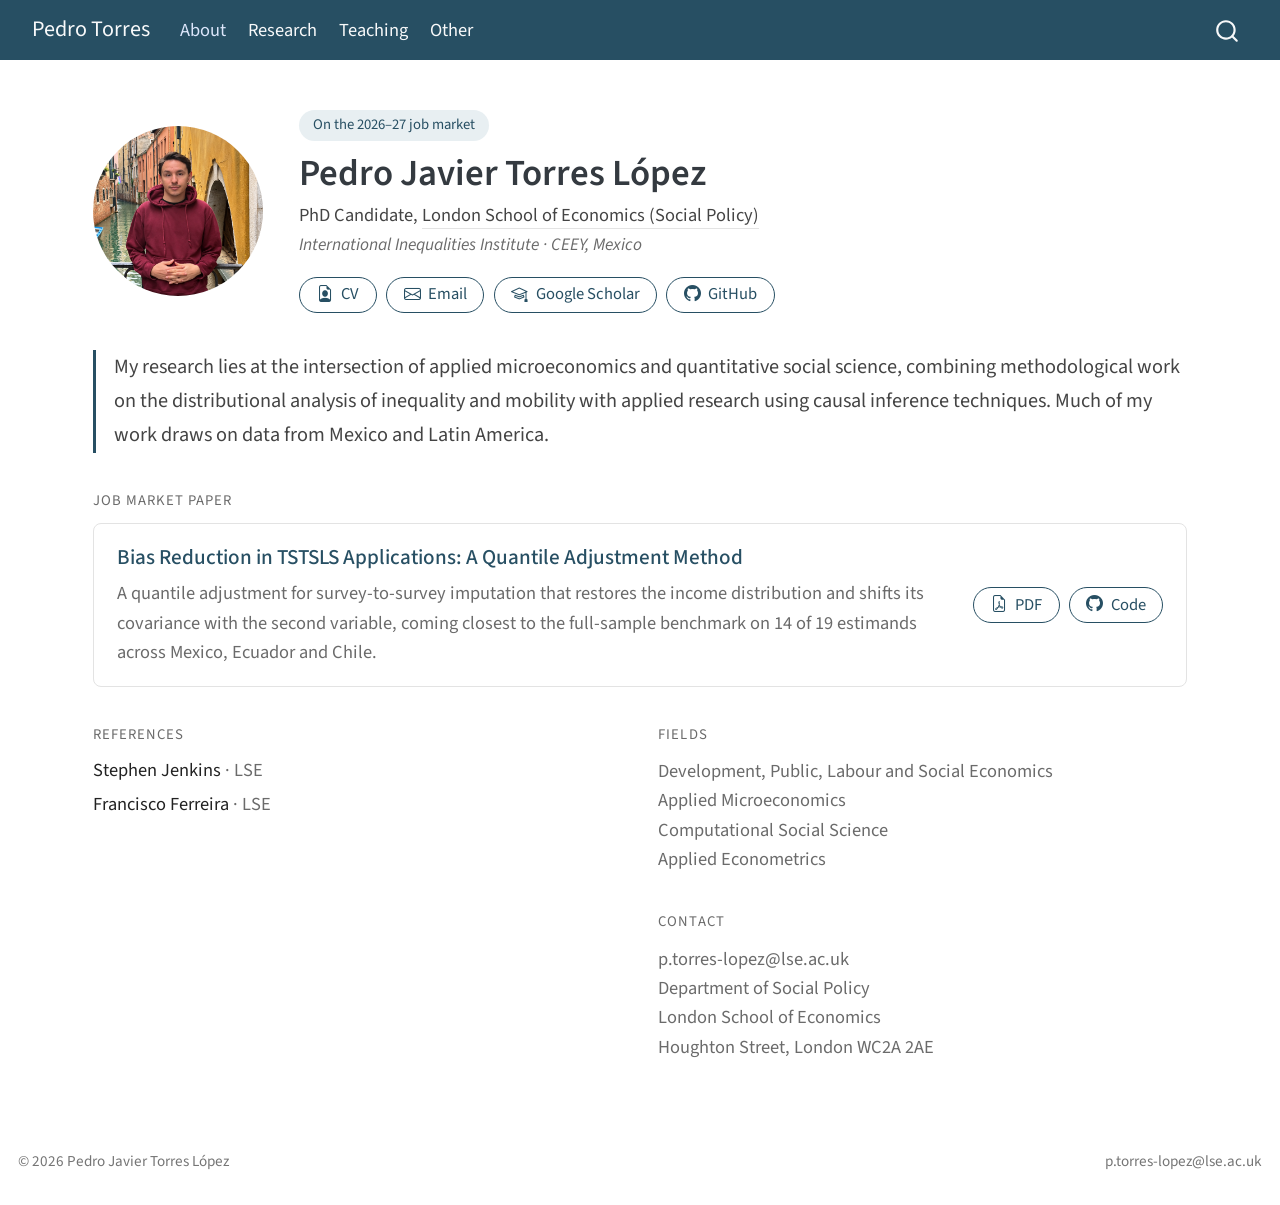
==== commit 49ec11dc: "Reseacrh Statement" ====
--- a/docs/index.html
+++ b/docs/index.html
@@ -129,7 +129,7 @@
   <div class="about-id">
     <span class="market-badge">On the 2026–27 job market</span>
     <h1 class="about-name">Pedro Javier Torres López</h1>
-    <p class="about-role">PhD Candidate in Social Policy, <a href="https://www.lse.ac.uk">London School of Economics</a></p>
+    <p class="about-role">PhD Candidate, <a href="https://www.lse.ac.uk">London School of Economics (Social Policy)</a></p>
     <p class="about-affil">International Inequalities Institute · CEEY, Mexico</p>
     <div class="about-links">
       <a class="pill" href="files/cv.pdf" target="_blank"><i class="bi bi-file-earmark-person"></i>CV</a>
@@ -140,7 +140,7 @@
   </div>
 </div>
 
-<p class="about-statement">My research is in applied microeconomics and quantitative social science, with a strong methodological focus: I develop and adapt empirical methods for distributional analysis of inequality and mobility, and for causal inference, mostly with data from Mexico and Latin America.</p>
+<p class="about-statement">My research lies at the intersection of applied microeconomics and quantitative social science, combining methodological work on the distributional analysis of inequality and mobility with applied research using causal inference techniques. Much of my work draws on data from Mexico and Latin America.</p>
 
 <p class="about-section">Job market paper</p>
 <!-- GENERATED FILE by src/_gen_qmd.R from papers.csv. Do not edit. -->
--- a/docs/styles.css
+++ b/docs/styles.css
@@ -107,12 +107,13 @@
 }
 
 /* Research page entries */
+/* Section headings (Research, Teaching, Other): uppercase labels, dark enough to mark each group */
 h2.research-section {
-  font-size: .8rem; font-weight: 400; letter-spacing: .07em; text-transform: uppercase;
-  color: var(--muted); margin: 2.5rem 0 .25rem; padding-bottom: .4rem;
-  border-bottom: 1px solid var(--hairline);
+  font-size: 1rem; font-weight: 700; letter-spacing: .08em; text-transform: uppercase;
+  color: #2b2b2b; margin: 3rem 0 .25rem; padding-bottom: .5rem;
+  border-bottom: 1px solid #c8c8c8;
 }
-h2.research-section:first-of-type { margin-top: 1rem; }
+h2.research-section:first-of-type { margin-top: 1.25rem; }
 .paper-entry {
   display: grid; grid-template-columns: 170px minmax(0, 1fr); gap: 1.4rem;
   padding: 1.25rem 0; border-top: 1px solid var(--hairline);
@@ -166,3 +167,5 @@
 
 /* Other page (other.qmd): English translation under a Spanish title */
 .other-en { font-style: italic; color: var(--muted); margin: 0 0 .25rem; }
+.teach-highlights { color: var(--accent); font-size: .92rem; font-weight: 500; margin: .35rem 0 0; }
+
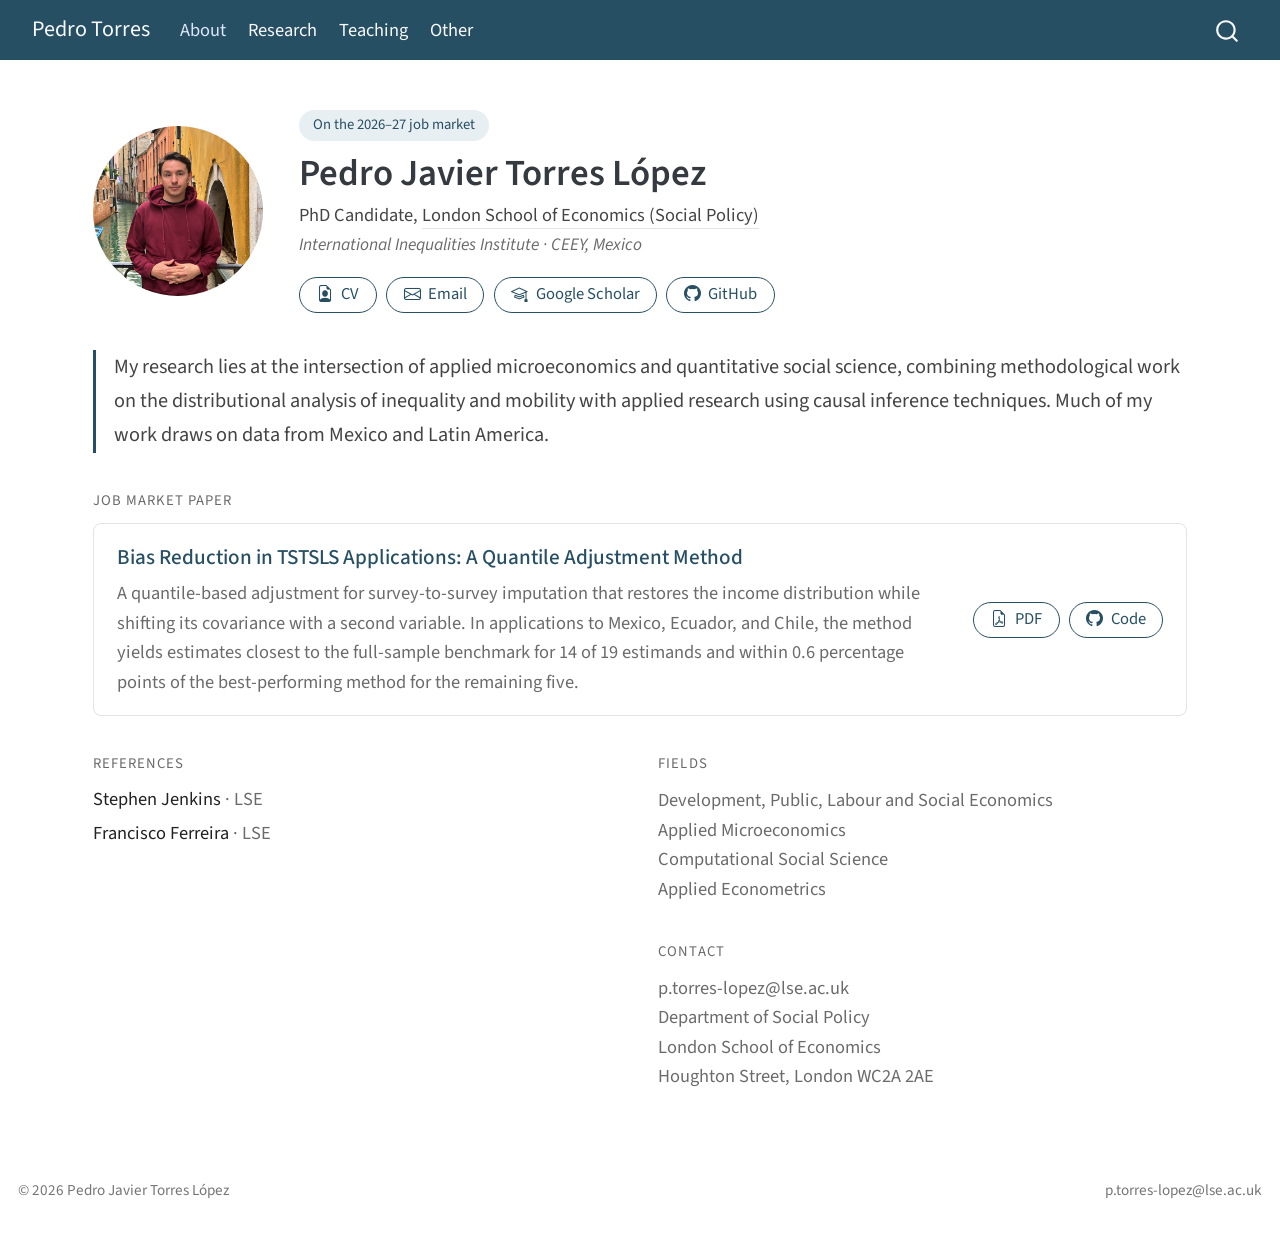
==== commit b26f18d5: "JMP Description" ====
--- a/docs/index.html
+++ b/docs/index.html
@@ -147,7 +147,7 @@
 <div class="jmp-card">
 <div class="jmp-text">
 <p class="jmp-title">Bias Reduction in TSTSLS Applications: A Quantile Adjustment Method</p>
-<p class="jmp-pitch">A quantile adjustment for survey-to-survey imputation that restores the income distribution and shifts its covariance with the second variable, coming closest to the full-sample benchmark on 14 of 19 estimands across Mexico, Ecuador and Chile.</p>
+<p class="jmp-pitch">A quantile-based adjustment for survey-to-survey imputation that restores the income distribution while shifting its covariance with a second variable. In applications to Mexico, Ecuador, and Chile, the method yields estimates closest to the full-sample benchmark for 14 of 19 estimands and within 0.6 percentage points of the best-performing method for the remaining five.</p>
 </div>
 <div class="jmp-buttons"><a class="pill" href="files/TorresLopez_BiasReductionTSTS_JMP.pdf" target="_blank"><i class="bi bi-file-earmark-pdf"></i>PDF</a><a class="pill" href="https://github.com/PedroToL/tstsqa" target="_blank"><i class="bi bi-github"></i>Code</a></div>
 </div>
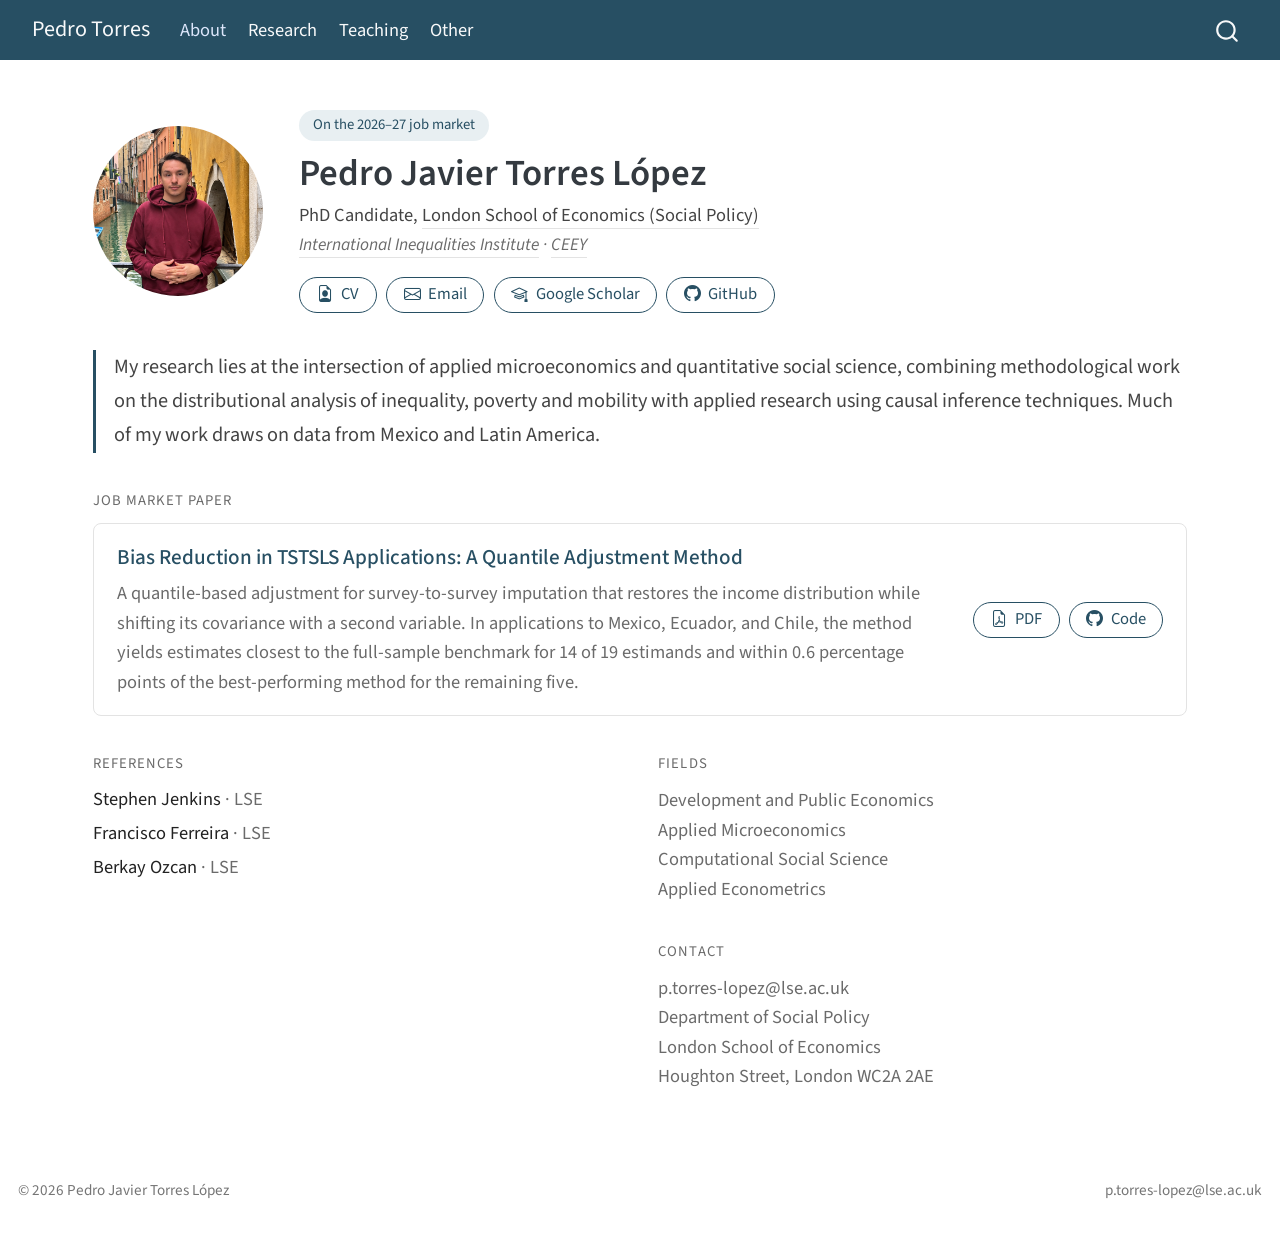
==== commit 755d67a3: "Added Research Statement" ====
--- a/docs/index.html
+++ b/docs/index.html
@@ -130,7 +130,7 @@
     <span class="market-badge">On the 2026–27 job market</span>
     <h1 class="about-name">Pedro Javier Torres López</h1>
     <p class="about-role">PhD Candidate, <a href="https://www.lse.ac.uk">London School of Economics (Social Policy)</a></p>
-    <p class="about-affil">International Inequalities Institute · CEEY, Mexico</p>
+    <p class="about-affil"><a href="https://www.lse.ac.uk/International-Inequalities" target="_blank">International Inequalities Institute</a> · <a href="https://ceey.org.mx/" target="_blank">CEEY</a></p>
     <div class="about-links">
       <a class="pill" href="files/cv.pdf" target="_blank"><i class="bi bi-file-earmark-person"></i>CV</a>
       <a class="pill" href="mailto:p.torres-lopez@lse.ac.uk"><i class="bi bi-envelope"></i>Email</a>
@@ -140,7 +140,7 @@
   </div>
 </div>
 
-<p class="about-statement">My research lies at the intersection of applied microeconomics and quantitative social science, combining methodological work on the distributional analysis of inequality and mobility with applied research using causal inference techniques. Much of my work draws on data from Mexico and Latin America.</p>
+<p class="about-statement">My research lies at the intersection of applied microeconomics and quantitative social science, combining methodological work on the distributional analysis of inequality, poverty and mobility with applied research using causal inference techniques. Much of my work draws on data from Mexico and Latin America.</p>
 
 <p class="about-section">Job market paper</p>
 <!-- GENERATED FILE by src/_gen_qmd.R from papers.csv. Do not edit. -->
@@ -156,11 +156,11 @@
     <p class="about-section">References</p>
     <p class="ref"><a href="https://www.lse.ac.uk/social-policy/people/academic-staff/Professor-Stephen-Jenkins">Stephen Jenkins</a> <span>· LSE</span></p>
     <p class="ref"><a href="https://www.lse.ac.uk/people/francisco-h.-g.-ferreira">Francisco Ferreira</a> <span>· LSE</span></p>
-    <!-- Third reference: copy the line above and change name, link and institution -->
+    <p class="ref"><a href="https://www.lse.ac.uk/people/berkay-ozcan">Berkay Ozcan</a> <span>· LSE</span></p>
   </div>
   <div>
     <p class="about-section">Fields</p>
-    <p class="about-text">Development, Public, Labour and Social Economics<br>
+    <p class="about-text">Development and Public Economics<br>
     Applied Microeconomics<br>
     Computational Social Science<br>
     Applied Econometrics</p>
--- a/docs/styles.css
+++ b/docs/styles.css
@@ -169,3 +169,5 @@
 .other-en { font-style: italic; color: var(--muted); margin: 0 0 .25rem; }
 .teach-highlights { color: var(--accent); font-size: .92rem; font-weight: 500; margin: .35rem 0 0; }
 
+.about-affil a { color: inherit; border-bottom: 1px solid var(--hairline); }
+.about-affil a:hover { color: var(--accent); }
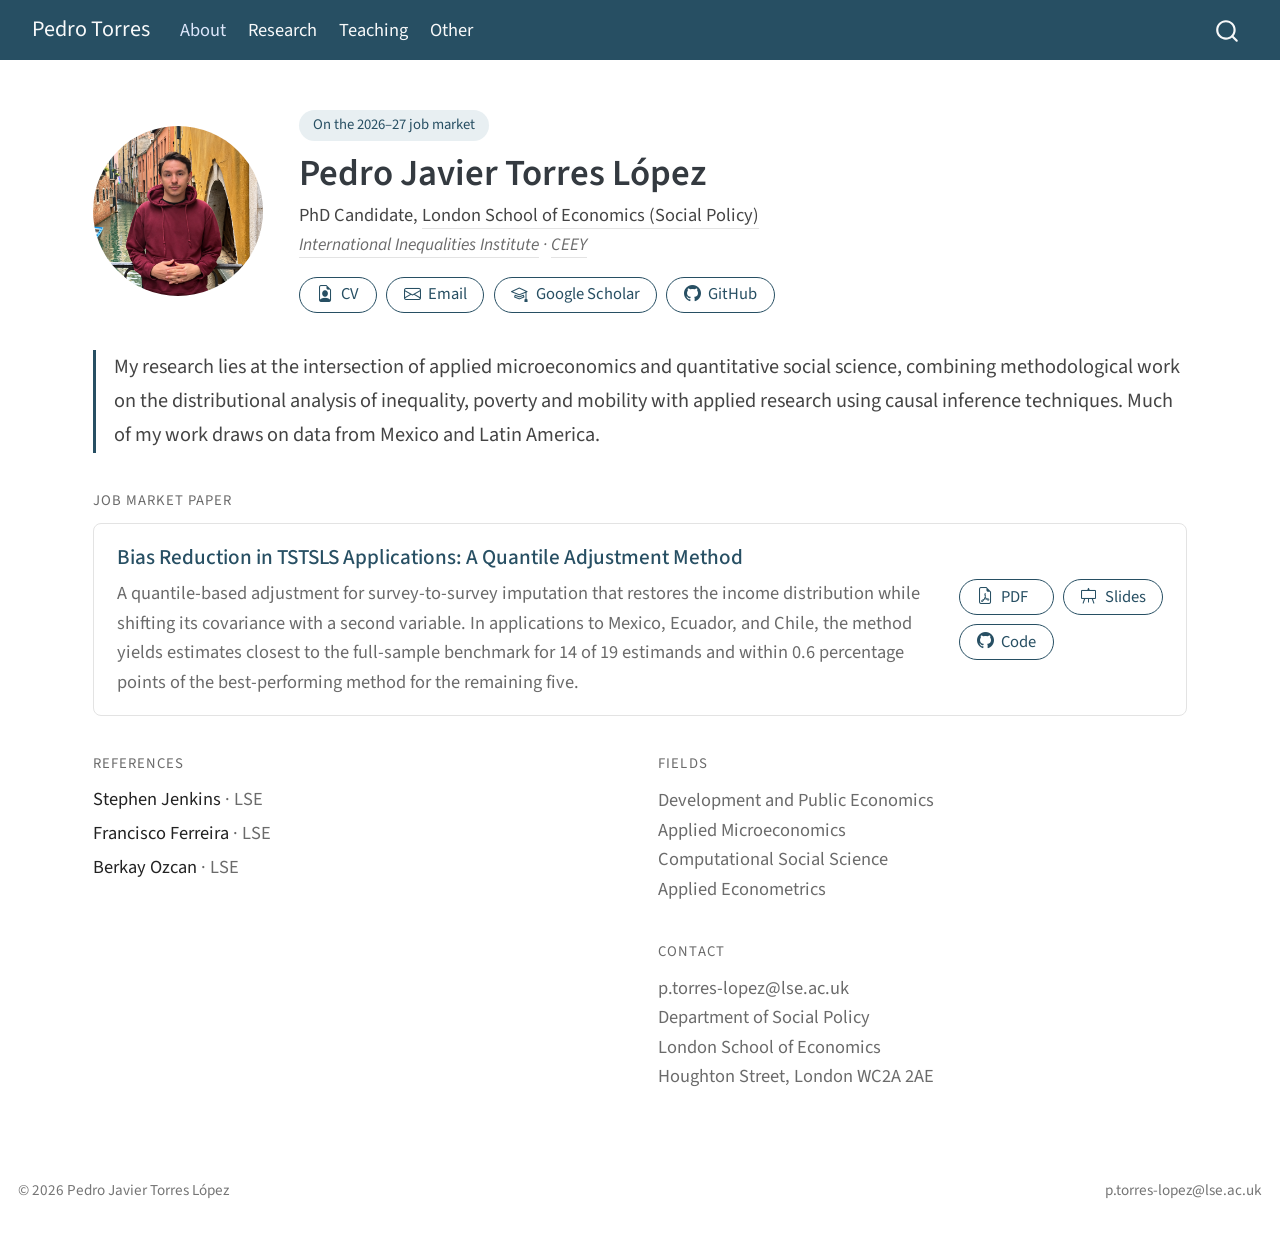
==== commit 53e72a8d: "Slides" ====
--- a/docs/index.html
+++ b/docs/index.html
@@ -149,7 +149,7 @@
 <p class="jmp-title">Bias Reduction in TSTSLS Applications: A Quantile Adjustment Method</p>
 <p class="jmp-pitch">A quantile-based adjustment for survey-to-survey imputation that restores the income distribution while shifting its covariance with a second variable. In applications to Mexico, Ecuador, and Chile, the method yields estimates closest to the full-sample benchmark for 14 of 19 estimands and within 0.6 percentage points of the best-performing method for the remaining five.</p>
 </div>
-<div class="jmp-buttons"><a class="pill" href="files/TorresLopez_BiasReductionTSTS_JMP.pdf" target="_blank"><i class="bi bi-file-earmark-pdf"></i>PDF</a><a class="pill" href="https://github.com/PedroToL/tstsqa" target="_blank"><i class="bi bi-github"></i>Code</a></div>
+<div class="jmp-buttons"><a class="pill" href="files/TorresLopez_BiasReductionTSTS_JMP.pdf" target="_blank"><i class="bi bi-file-earmark-pdf"></i>PDF</a><a class="pill" href="files/slides/TorresLopez_BiasReductionTSTS_Slides.html" target="_blank"><i class="bi bi-easel"></i>Slides</a><a class="pill" href="https://github.com/PedroToL/tstsqa" target="_blank"><i class="bi bi-github"></i>Code</a></div>
 </div>
 <div class="about-grid">
   <div>
--- a/docs/styles.css
+++ b/docs/styles.css
@@ -91,7 +91,7 @@
 }
 .jmp-title { font-size: 1.15rem; font-weight: 500; color: var(--accent); margin: 0 0 .3rem; }
 .jmp-pitch { margin: 0; color: var(--muted); line-height: 1.6; }
-.jmp-buttons { display: flex; gap: .5rem; }
+.jmp-buttons { display: grid; grid-template-columns: repeat(2, auto); gap: .5rem; align-content: center; }   /* two per row */
 .about-grid { display: grid; grid-template-columns: repeat(2, minmax(0, 1fr)); gap: 2rem; }
 .about-grid .about-section { margin-top: 2rem; }
 .ref { margin: 0 0 .35rem; }
@@ -171,3 +171,10 @@
 
 .about-affil a { color: inherit; border-bottom: 1px solid var(--hairline); }
 .about-affil a:hover { color: var(--accent); }
+
+/* Slides embedded on the JMP page, kept at 16:9 */
+.slides-embed {
+  position: relative; width: 100%; aspect-ratio: 16 / 9;
+  border: 1px solid var(--hairline); border-radius: 8px; overflow: hidden; margin: .5rem 0 .75rem;
+}
+.slides-embed iframe { position: absolute; inset: 0; width: 100%; height: 100%; border: 0; }
